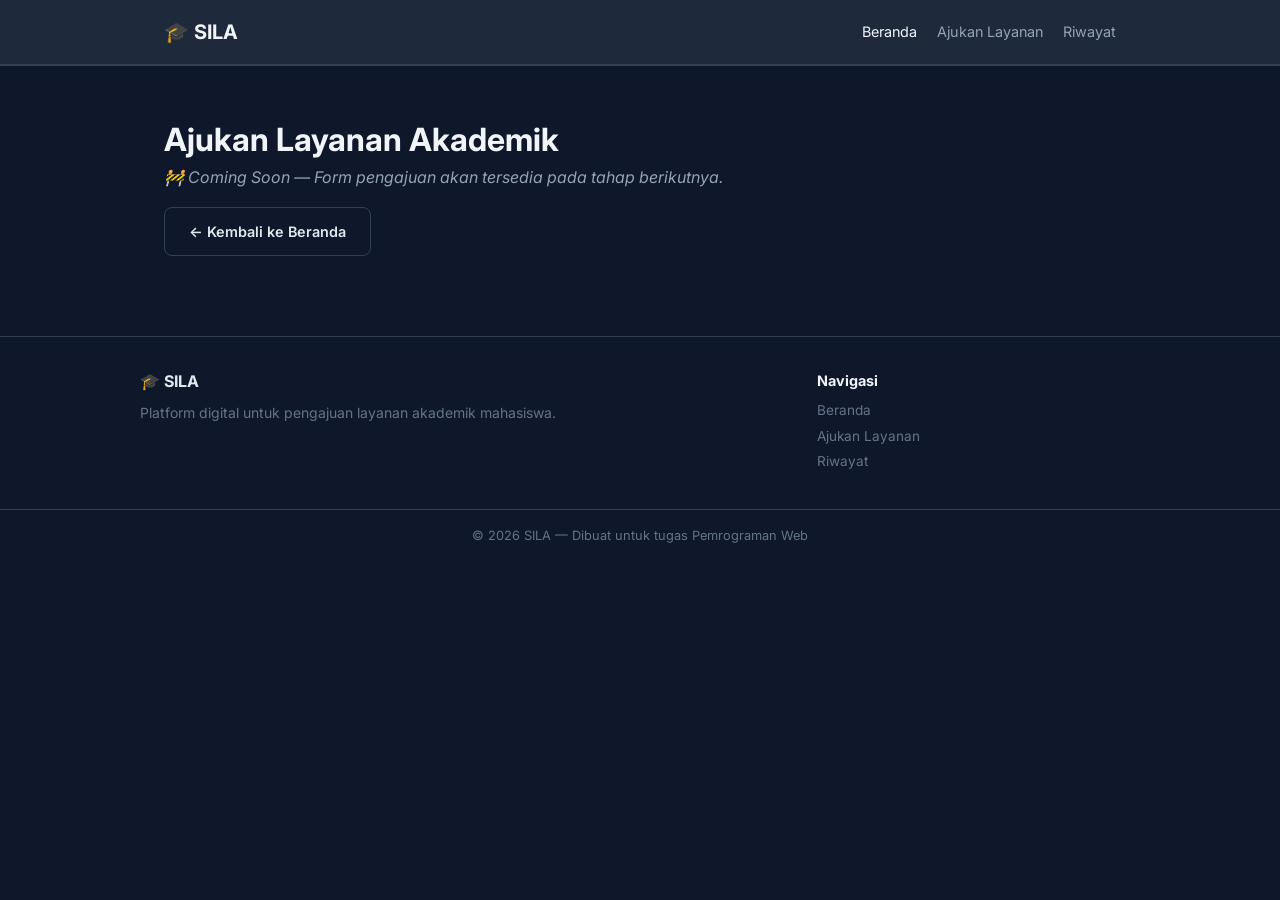
==== layanan.html @ 6ddd0e7d "setup awal: Menambahkan file HTML dan css-m07" ====
<!DOCTYPE html>
<html lang="id">

<head>
    <meta charset="UTF-8">
    <meta name="viewport" content="width=device-width, initial-scale=1.0">
    <title>Ajukan Layanan — SILA</title>
    <link rel="preconnect" href="https://fonts.googleapis.com">
    <link rel="preconnect" href="https://fonts.gstatic.com" crossorigin>
    <link href="https://fonts.googleapis.com/css2?family=Inter:wght@400;600;700&display=swap" rel="stylesheet">
    <link rel="stylesheet" href="css/style.css">
</head>

<body>

    <!-- HEADER & NAVIGASI -->
    <header class="navbar">
        <div class="container navbar-inner">
            <a href="index.html" class="logo">🎓 SILA</a>
            <nav>
                <a href="index.html" class="active">Beranda</a>
                <a href="layanan.html">Ajukan Layanan</a>
                <a href="riwayat.html">Riwayat</a>
            </nav>
        </div>
    </header>

    <main>
        <section class="section">
            <div class="container">
                <h1>Ajukan Layanan Akademik</h1>
                <p class="section-desc"><em>🚧 Coming Soon — Form pengajuan akan tersedia pada tahap berikutnya.</em>
                </p>
                <a href="index.html" class="btn btn-outline">← Kembali ke Beranda</a>
            </div>
        </section>
    </main>

    <footer class="footer">
        <div class="container footer-inner">
            <div>
                <strong>🎓 SILA</strong>
                <p>Platform digital untuk pengajuan layanan akademik mahasiswa.</p>
            </div>
            <div>
                <h4>Navigasi</h4>
                <a href="index.html">Beranda</a>
                <a href="layanan.html">Ajukan Layanan</a>
                <a href="riwayat.html">Riwayat</a>
            </div>
        </div>
        <div class="footer-bottom">
            <div class="container">
                <p>&copy; 2026 SILA — Dibuat untuk tugas Pemrograman Web</p>
            </div>
        </div>
    </footer>

</body>

</html>
---- css/style.css ----
/* ================================
   CSS DASAR — SILA
   ================================ */

* {
    margin: 0;
    padding: 0;
    box-sizing: border-box;
}

body {
    background-color: #0f172a;
    color: #e2e8f0;
}

h1,
h2,
h3 {
    color: #f1f5f9;
}

a {
    color: #60a5fa;
    text-decoration: none;
}

a:hover {
    color: #93c5fd;
}

hr {
    border: none;
    border-top: 1px solid #334155;
}


/* ================================
   CSS LANJUTAN — SILA
   ================================ */

body {
    font-family: 'Inter', sans-serif;
    font-size: 16px;
    line-height: 1.6;
}

h1 {
    font-size: 2rem;
    font-weight: 700;
}

h2 {
    font-size: 1.5rem;
    font-weight: 700;
    margin-bottom: 8px;
}

h3 {
    font-size: 1.1rem;
    font-weight: 600;
    margin-bottom: 4px;
}

.section-desc {
    color: #94a3b8;
    margin-bottom: 16px;
}


/* ================================
   PAGE LAYOUT — SILA
   ================================ */

/* --------------------------------
   Container
   Membatasi lebar konten maksimum 1000px
   dan mengatur posisinya agar selalu
   di tengah halaman (margin: 0 auto).
   -------------------------------- */
.container {
    max-width: 1000px;
    margin: 0 auto;
    /* tengah horizontal */
    padding: 0 24px;
    /* ruang kiri & kanan */
}

/* --------------------------------
   Navbar (Bilah Navigasi) — menggunakan Flexbox
   Flexbox mengatur elemen anak secara baris (row).
   justify-content: space-between → logo kiri, nav kanan.
   align-items: center → sejajar secara vertikal.
   -------------------------------- */
.navbar {
    background-color: #1e293b;
    border-bottom: 1px solid #334155;
    padding: 16px 0;
}

.navbar-inner {
    display: flex;
    /* aktifkan flexbox */
    justify-content: space-between;
    /* logo vs menu berjauhan */
    align-items: center;
    /* sejajar vertikal */
}

/* Logo: teks brand di pojok kiri */
.logo {
    font-size: 1.25rem;
    font-weight: 700;
    color: #f1f5f9;
}

/* Link navigasi berwarna abu dan memberi jarak kiri */
nav a {
    margin-left: 16px;
    color: #94a3b8;
    font-size: 0.9rem;
}

/* Link aktif / hover jadi berwarna putih */
nav a:hover,
nav a.active {
    color: #f1f5f9;
}

/* --------------------------------
   Hero Section
   Bagian pembuka halaman yang mencolok,
   biasanya memuat judul besar dan tombol aksi.
   -------------------------------- */
.hero {
    padding: 64px 0;
    text-align: center;
}

.hero h1 {
    font-size: 2.25rem;
    /* = 36px, ukuran besar */
    margin-bottom: 16px;
}

.hero p {
    color: #94a3b8;
    margin-bottom: 24px;
}

/* --------------------------------
   Tombol (Buttons)
   .btn    → gaya dasar semua tombol.
   .btn-primary → tombol utama (biru, solid).
   .btn-outline → tombol sekunder (hanya border).
   -------------------------------- */
.hero-buttons {
    display: flex;
    justify-content: center;
    gap: 12px;
    /* jarak antar tombol */
}

.btn {
    display: inline-block;
    padding: 12px 24px;
    border-radius: 8px;
    font-size: 0.9rem;
    font-weight: 600;
}

/* Tombol solid biru */
.btn-primary {
    background-color: #2563eb;
    color: #fff;
}

.btn-primary:hover {
    background-color: #1d4ed8;
    /* biru lebih gelap saat hover */
    color: #fff;
}

/* Tombol outline (hanya border, tanpa background) */
.btn-outline {
    border: 1px solid #334155;
    color: #e2e8f0;
}

.btn-outline:hover {
    background-color: #1e293b;
    color: #f1f5f9;
}

/* Blok konten dengan garis atas sebagai pemisah antar section */
.section {
    padding: 48px 0;
    border-top: 1px solid #334155;
}

/* --------------------------------
   Cards Grid — menggunakan CSS Grid
   grid-template-columns: 1fr 1fr → 2 kolom sama lebar.
   gap: jarak antar kartu.
   -------------------------------- */
.cards-grid {
    display: grid;
    grid-template-columns: 1fr 1fr;
    /* 2 kolom */
    gap: 16px;
    margin-top: 16px;
}

/* Kartu individual */
.card {
    background-color: #1e293b;
    border: 1px solid #334155;
    border-radius: 12px;
    padding: 20px;
}

.card p {
    color: #94a3b8;
    font-size: 0.9rem;
    margin-bottom: 8px;
}

/* Badge kode kecil berwarna biru di dalam kartu */
.card-code {
    font-size: 0.75rem;
    font-weight: 600;
    color: #60a5fa;
    background-color: rgba(37, 99, 235, 0.1);
    /* biru transparan */
    padding: 2px 8px;
    border-radius: 4px;
}

/* --------------------------------
   Steps Grid — menggunakan Flexbox
   flex: 1 berarti setiap .step mengambil
   lebar yang sama (membagi ruang secara merata).
   -------------------------------- */
.steps-grid {
    display: flex;
    gap: 16px;
    margin-top: 16px;
}

.step {
    flex: 1;
    /* lebar sama rata */
    text-align: center;
    background-color: #1e293b;
    border: 1px solid #334155;
    border-radius: 12px;
    padding: 24px 16px;
}

/* Lingkaran nomor langkah berwarna biru */
.step-number {
    width: 40px;
    height: 40px;
    background-color: #2563eb;
    color: #fff;
    border-radius: 50%;
    /* membuat kotak jadi lingkaran */
    display: flex;
    align-items: center;
    justify-content: center;
    font-weight: 700;
    margin: 0 auto 12px;
    /* tengah horizontal + jarak bawah */
}

.step p {
    color: #94a3b8;
    font-size: 0.85rem;
}

/* --------------------------------
   Stats Grid — Flexbox
   Untuk menampilkan statistik angka
   secara berdampingan.
   -------------------------------- */
.stats-grid {
    display: flex;
    gap: 16px;
}

.stat {
    flex: 1;
    text-align: center;
    background-color: #1e293b;
    border: 1px solid #334155;
    border-radius: 12px;
    padding: 24px;
}

/* Angka statistik besar berwarna biru */
.stat-number {
    font-size: 2rem;
    font-weight: 700;
    color: #60a5fa;
}

.stat-label {
    color: #94a3b8;
    font-size: 0.85rem;
    margin-top: 4px;
}

/* --------------------------------
   Footer — menggunakan CSS Grid
   grid-template-columns: 2fr 1fr →
   kolom kiri 2x lebih lebar dari kolom kanan
   (2/3 vs 1/3 lebar total).
   -------------------------------- */
.footer {
    border-top: 1px solid #334155;
    margin-top: 32px;
}

.footer-inner {
    display: grid;
    grid-template-columns: 2fr 1fr;
    /* 2 kolom tidak sama */
    gap: 32px;
    padding: 32px 0;
}

.footer-inner p {
    color: #64748b;
    font-size: 0.875rem;
    margin-top: 8px;
}

.footer-inner h4 {
    color: #f1f5f9;
    margin-bottom: 8px;
    font-size: 0.9rem;
}

/* Link di footer tampil sebagai block (baris baru per link) */
.footer-inner a {
    display: block;
    color: #64748b;
    font-size: 0.85rem;
    margin-bottom: 4px;
}

.footer-inner a:hover {
    color: #93c5fd;
}

/* Baris paling bawah footer (copyright) */
.footer-bottom {
    border-top: 1px solid #334155;
    padding: 16px 0;
    text-align: center;
}

.footer-bottom p {
    font-size: 0.8rem;
    color: #64748b;
}

/* STRUKTUR NAVIGASI dan MENU */
/* =========================== */
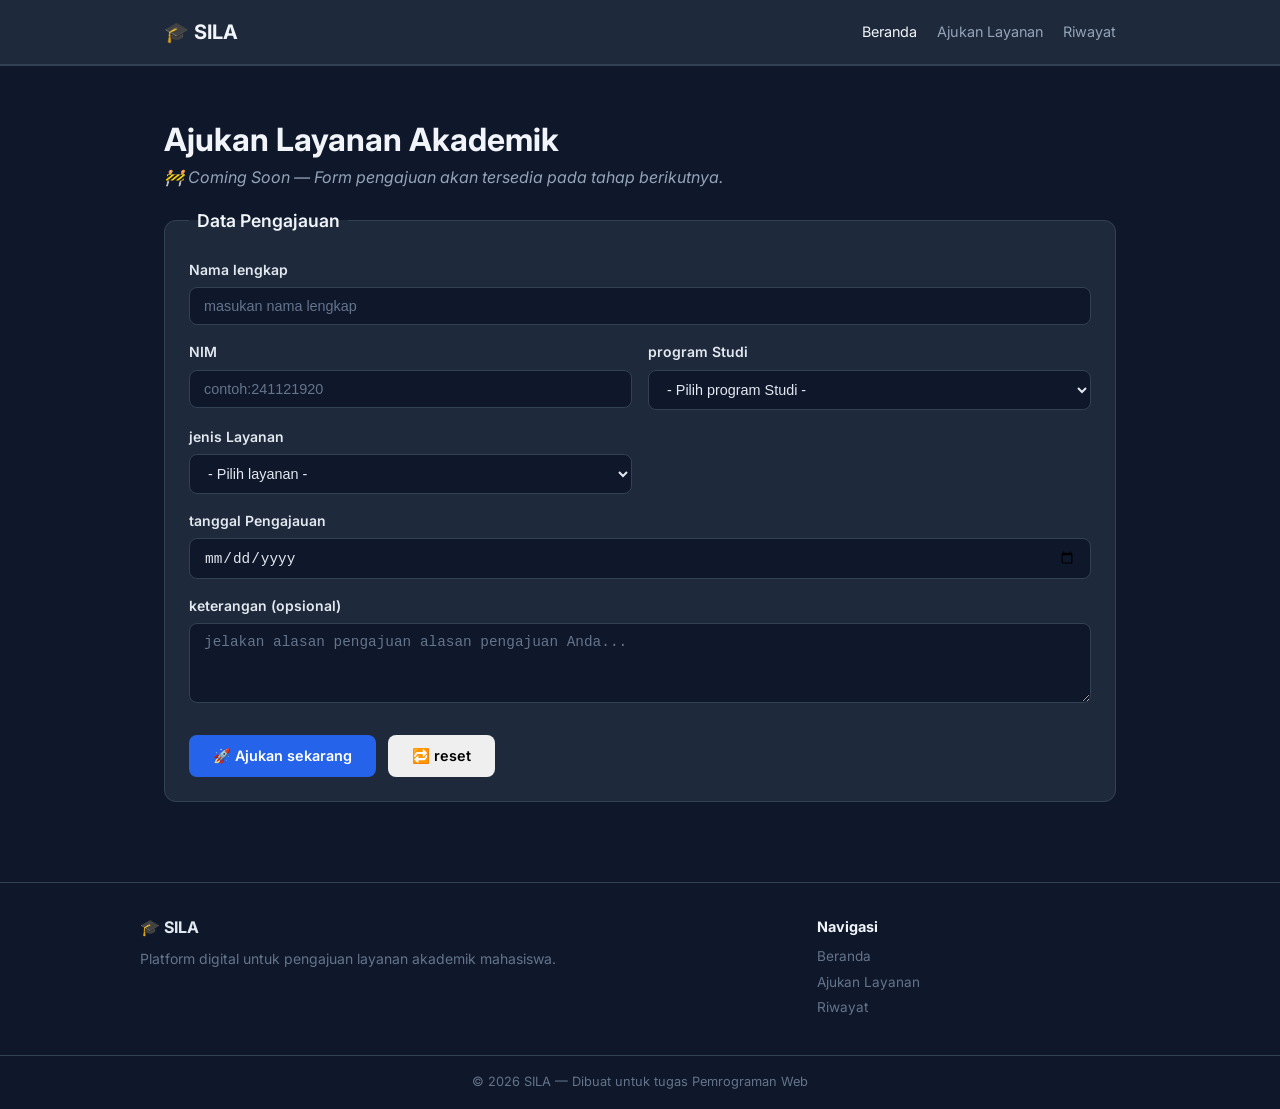
==== commit 3f8e9dff: "menambah di bagian  ajukan layanan" ====
--- a/layanan.html
+++ b/layanan.html
@@ -31,7 +31,70 @@
                 <h1>Ajukan Layanan Akademik</h1>
                 <p class="section-desc"><em>🚧 Coming Soon — Form pengajuan akan tersedia pada tahap berikutnya.</em>
                 </p>
-                <a href="index.html" class="btn btn-outline">← Kembali ke Beranda</a>
+                <!-- nama lengkap, nim,program studi, jenis layanan, tanggal pengajuan, keterangan -->
+                <form action="" target="_blank" method="post">
+                    <fieldset>
+                        <legend>Data Pengajauan</legend>
+
+                        <!-- input nama lengkap -->
+                         <div class="form-group">
+                            <label for="">Nama lengkap</label>
+                            <input type="text" id="nama" name="nama" placeholder="masukan nama lengkap" required>
+                         </div>
+
+                    <div class="form-row">
+                        <div class="form-group">
+                            <label for="nim">NIM</label>
+                            <input type="text" id="nim" name="nim" placeholder="contoh:241121920" maxlength="8" required> 
+                        </div>
+
+
+                        <div class=" form-group">
+                            <label for="prodi"> program Studi</label>
+                            <select id="Prodi" name="Prodi" required>
+                                <option value="">- Pilih program Studi -</option>
+                                <option value="Sistem Informasi">Sistem Informasi</option>
+                                <option value="Manejemen">Manejemen</option>
+                                <option value="Akuntansi">Akuntansi</option>
+                            </select>
+                        </div>
+                    </div>
+                    <div class="form-row">
+                        <div class="form-group">
+                            <label for="layanan">jenis Layanan</label>
+                            <select id="layanan" name=" jenis Layanan">
+                                <option value="">- Pilih layanan -</option>
+                                <option value="SKA">SKA - Surat Aktif Kuliah</option>
+                                <option value="CAK">CAK - Cuti Akademik</option>
+                                <option value="TNM">TNM - Transkip Nilai</option>
+                                <option value="PDA">PDA - Perubahan Data</option> 
+                            </select>
+                        </div>
+                    </div>
+
+                    <div class="form-group">
+                        <label for="tanggal">tanggal Pengajauan</label>
+                        <input type="date" id="tanggal" name="tanggal" required>
+                    </div>
+
+                    <div class="form-group">
+                        <label for="keterangan">keterangan (opsional)</label>
+                        <textarea id="keterangan" name="keterangan" rows="3"
+                        placeholder="jelakan alasan pengajuan alasan pengajuan Anda..."></textarea>
+                    </div>
+
+                    <div class="form-actions">
+                        <button type="submit" class="btn btn-primary">🚀 Ajukan sekarang </button>
+                        <button type="reset" class="btn btn-outine">🔁 reset</button>
+                    </div>
+
+
+
+
+
+                 </fieldset>
+            </form>
+
             </div>
         </section>
     </main>
--- a/css/style.css
+++ b/css/style.css
@@ -365,4 +365,92 @@
 }
 
 /* STRUKTUR NAVIGASI dan MENU */
-/* =========================== */+/* =========================== */
+
+.form-card {
+    max-width: 640px;
+    margin: 0 auto;
+}
+
+fieldset {
+    border: 1px solid #334155;
+    border-radius: 12px;
+    padding: 24px;
+    background-color: #1e293b;
+}
+
+legend {
+    font-size: 1.1rem;
+    font-weight: 600;
+    color: #f1f5f9;
+    padding: 0 8px;
+}
+
+.form-group {
+    margin-bottom: 16px;
+}
+
+.form-group label {
+    display:  block;
+    font-size: 0.875rem;
+    font-weight: 600;
+    color: #e2e8f0;
+    margin-bottom: 6px;
+}
+
+.form-group input,
+.form-group select,
+.form-group textarea {
+    width: 100%;
+    padding: 10px 14px;
+    background-color: #0f172a;
+    border: 1px solid #334155;
+    border-radius: 8px;
+    color: #e2e8f0;
+    font-size: 0.9rem;
+    outline:  name;
+    transition: border-color 0.3s;
+}
+
+.form-group input:focus,
+.form-group select:focus,
+.form-group textarea:focus {
+    border-color: #2563eb;
+}
+
+.form-group input::placeholder,
+.form-group textarea::placeholder {
+    color: #64748b;
+}
+
+.form-group select{
+    cursor: pointer;
+}
+
+.form-group textarea {
+    resize: vertical;
+    min-height: 80px;
+}
+
+.form-row {
+    display: grid;
+    grid-template-columns: 1fr 1fr;
+    gap: 16px;
+}
+
+.form-actions {
+    display: flex;
+    gap: 12px;
+    margin-top: 24px;
+}
+
+.form-actions .btn {
+    cursor:  pointer;
+    border: none;
+    font-family: inherit;
+}
+
+.form-actions .btn-outline {
+    border: 1px solid #334155;
+    background: none;
+}
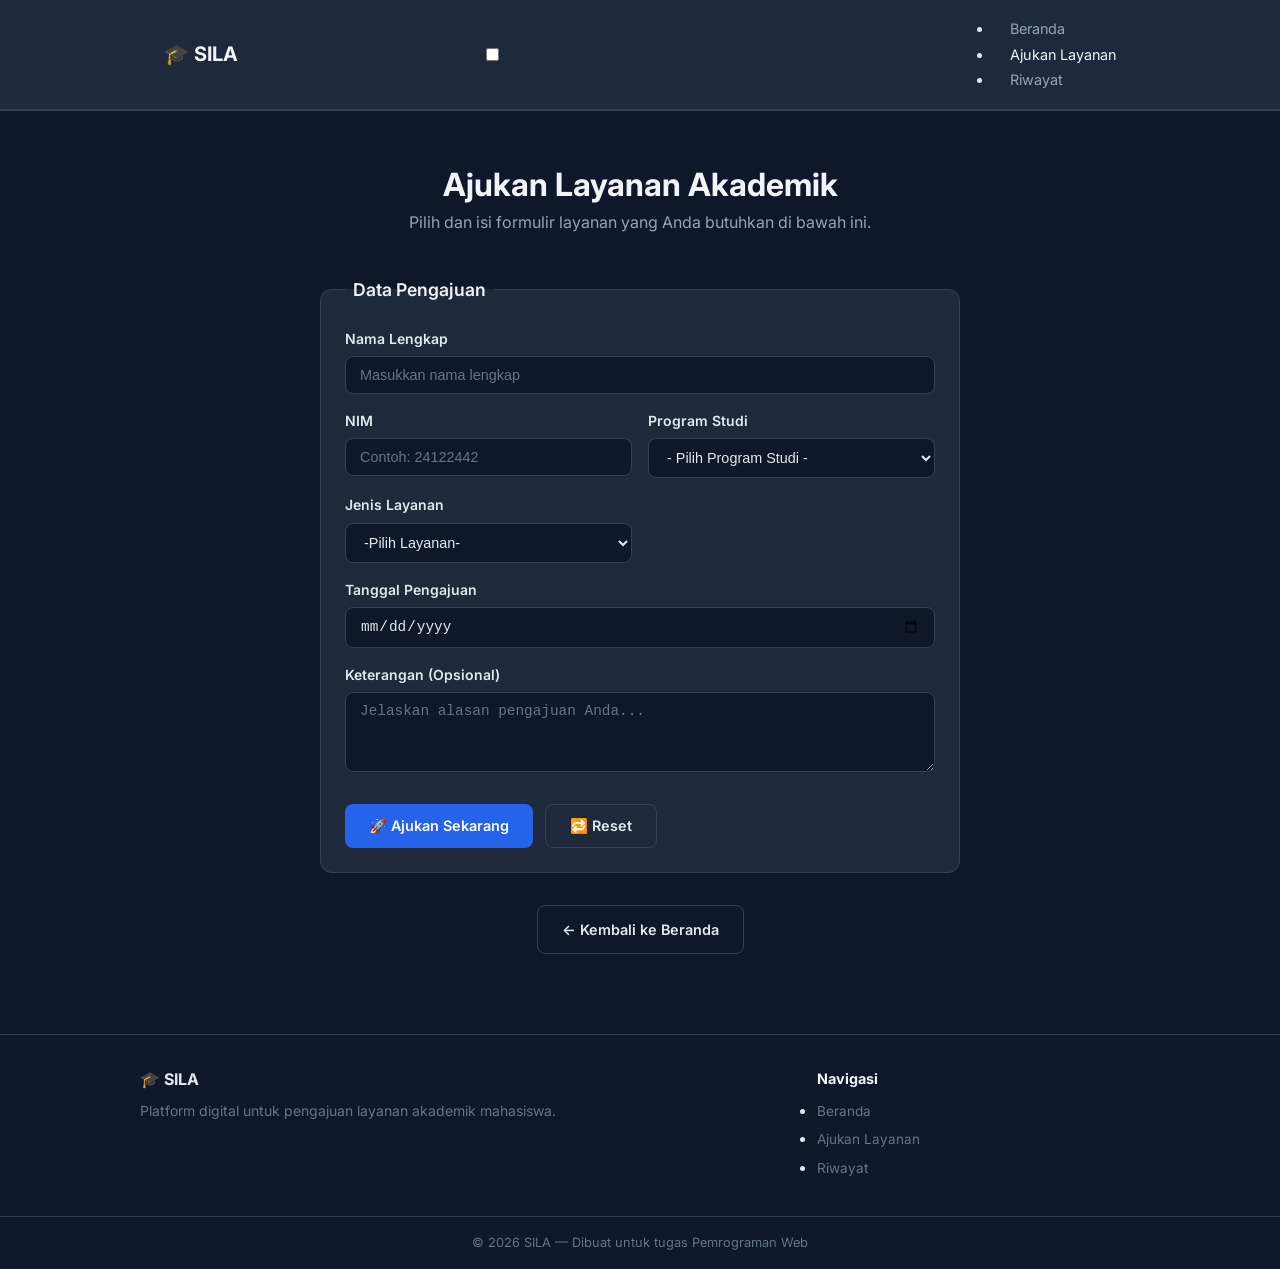
==== commit 8969189e: "menambahkan di bagian layanan.html dan menamabah kan file js baru" ====
--- a/layanan.html
+++ b/layanan.html
@@ -1,115 +1,121 @@
 <!DOCTYPE html>
 <html lang="id">
-
+ 
 <head>
     <meta charset="UTF-8">
-    <meta name="viewport" content="width=device-width, initial-scale=1.0">
+    <meta name="viewport" content="width=dEvice-width, initial-scale=1.0">
     <title>Ajukan Layanan — SILA</title>
     <link rel="preconnect" href="https://fonts.googleapis.com">
     <link rel="preconnect" href="https://fonts.gstatic.com" crossorigin>
     <link href="https://fonts.googleapis.com/css2?family=Inter:wght@400;600;700&display=swap" rel="stylesheet">
     <link rel="stylesheet" href="css/style.css">
 </head>
-
+ 
 <body>
-
-    <!-- HEADER & NAVIGASI -->
+ 
     <header class="navbar">
         <div class="container navbar-inner">
             <a href="index.html" class="logo">🎓 SILA</a>
+           
+            <input type="checkbox" id="navToggle" class="nav-toggle">
+            <label for="navToggle" class="hamburger">
+                <span></span>
+                <span></span>
+                <span></span>
+            </label>
+ 
             <nav>
-                <a href="index.html" class="active">Beranda</a>
-                <a href="layanan.html">Ajukan Layanan</a>
-                <a href="riwayat.html">Riwayat</a>
+                <ul class="nav-menu">
+                    <li><a href="index.html">Beranda</a></li>
+                    <li><a href="layanan.html" class="active">Ajukan Layanan</a></li>
+                    <li><a href="riwayat.html">Riwayat</a></li>
+                </ul>
             </nav>
         </div>
     </header>
-
+ 
     <main>
         <section class="section">
             <div class="container">
-                <h1>Ajukan Layanan Akademik</h1>
-                <p class="section-desc"><em>🚧 Coming Soon — Form pengajuan akan tersedia pada tahap berikutnya.</em>
-                </p>
-                <!-- nama lengkap, nim,program studi, jenis layanan, tanggal pengajuan, keterangan -->
-                <form action="" target="_blank" method="post">
+                <div style="text-align: center; margin-bottom: 40px;">
+                    <h1>Ajukan Layanan Akademik</h1>
+                    <p class="section-desc">Pilih dan isi formulir layanan yang Anda butuhkan di bawah ini.</p>
+                </div>
+               
+                <form action="#" method="post" class="form-card" onsubmit="return validasiForm()">
                     <fieldset>
-                        <legend>Data Pengajauan</legend>
-
-                        <!-- input nama lengkap -->
-                         <div class="form-group">
-                            <label for="">Nama lengkap</label>
-                            <input type="text" id="nama" name="nama" placeholder="masukan nama lengkap" required>
-                         </div>
-
-                    <div class="form-row">
+                        <legend>Data Pengajuan</legend>
+                       
                         <div class="form-group">
-                            <label for="nim">NIM</label>
-                            <input type="text" id="nim" name="nim" placeholder="contoh:241121920" maxlength="8" required> 
+                            <label for="nama">Nama Lengkap</label>
+                            <input type="text" id="nama" name="nama" placeholder="Masukkan nama lengkap">
                         </div>
-
-
-                        <div class=" form-group">
-                            <label for="prodi"> program Studi</label>
-                            <select id="Prodi" name="Prodi" required>
-                                <option value="">- Pilih program Studi -</option>
-                                <option value="Sistem Informasi">Sistem Informasi</option>
-                                <option value="Manejemen">Manejemen</option>
-                                <option value="Akuntansi">Akuntansi</option>
-                            </select>
+                       
+                        <div class="form-row">
+                            <div class="form-group">
+                                <label for="nim">NIM</label>
+                                <input type="text" id="nim" name="nim" placeholder="Contoh: 24122442" maxlength="8">
+                            </div>
+                            <div class="form-group">
+                                <label for="prodi">Program Studi</label>
+                                <select id="prodi" name="prodi">
+                                    <option value="" disabled selected>- Pilih Program Studi -</option>
+                                    <option value="Sistem Informasi">Sistem Informasi</option>
+                                    <option value="Teknik Informatika">Teknik Informatika</option>
+                                    <option value="Manajemen">Manajemen</option>
+                                    <option value="Akuntansi">Akuntansi</option>
+                                </select>
+                            </div>
                         </div>
-                    </div>
-                    <div class="form-row">
+                        <div class="form-row">
+                            <div class="form-group">
+                                <label for="layanan">Jenis Layanan</label>
+                                <select id="layanan" name="layanan">
+                                    <option value="">-Pilih Layanan-</option>
+                                    <option value="SKA">SKA - Surat Aktif Kuliah</option>
+                                    <option value="CAK">CAK - Cuti Akademik</option>
+                                    <option value="TNM">TNM - Transkrip Nilai</option>
+                                    <option value="PDA">PDA - Perubahan Data</option>
+                                </select>
+                            </div>
+                        </div>
                         <div class="form-group">
-                            <label for="layanan">jenis Layanan</label>
-                            <select id="layanan" name=" jenis Layanan">
-                                <option value="">- Pilih layanan -</option>
-                                <option value="SKA">SKA - Surat Aktif Kuliah</option>
-                                <option value="CAK">CAK - Cuti Akademik</option>
-                                <option value="TNM">TNM - Transkip Nilai</option>
-                                <option value="PDA">PDA - Perubahan Data</option> 
-                            </select>
+                            <label for="tanggal">Tanggal Pengajuan</label>
+                            <input type="date" id="tanggal" name="tanggal">
                         </div>
-                    </div>
-
-                    <div class="form-group">
-                        <label for="tanggal">tanggal Pengajauan</label>
-                        <input type="date" id="tanggal" name="tanggal" required>
-                    </div>
-
-                    <div class="form-group">
-                        <label for="keterangan">keterangan (opsional)</label>
-                        <textarea id="keterangan" name="keterangan" rows="3"
-                        placeholder="jelakan alasan pengajuan alasan pengajuan Anda..."></textarea>
-                    </div>
-
-                    <div class="form-actions">
-                        <button type="submit" class="btn btn-primary">🚀 Ajukan sekarang </button>
-                        <button type="reset" class="btn btn-outine">🔁 reset</button>
-                    </div>
-
-
-
-
-
-                 </fieldset>
-            </form>
-
+ 
+                        <div class="form-group">
+                            <label for="keterangan">Keterangan (Opsional)</label>
+                            <textarea id="keterangan" name="keterangan" rows="3" placeholder="Jelaskan alasan pengajuan Anda..."></textarea>
+                        </div>
+ 
+                        <div class="form-actions">
+                            <button type="submit" class="btn btn-primary">🚀 Ajukan Sekarang</button>
+                            <button type="reset" class="btn btn-outline">🔁 Reset</button>
+                        </div>
+                    </fieldset>
+                </form>
+ 
+                <div style="text-align: center; margin-top: 32px;">
+                    <a href="index.html" class="btn btn-outline">← Kembali ke Beranda</a>
+                </div>
             </div>
         </section>
     </main>
-
+ 
     <footer class="footer">
         <div class="container footer-inner">
             <div>
                 <strong>🎓 SILA</strong>
                 <p>Platform digital untuk pengajuan layanan akademik mahasiswa.</p>
             </div>
-            <div>
+            <div class="footer-nav">
                 <h4>Navigasi</h4>
-                <a href="index.html">Beranda</a>
-                <a href="layanan.html">Ajukan Layanan</a>
-                <a href="riwayat.html">Riwayat</a>
+                <ul>
+                    <li><a href="index.html">Beranda</a></li>
+                    <li><a href="layanan.html">Ajukan Layanan</a></li>
+                    <li><a href="riwayat.html">Riwayat</a></li>
+                </ul>
             </div>
         </div>
         <div class="footer-bottom">
@@ -118,7 +124,8 @@
             </div>
         </div>
     </footer>
-
+    <script src="js/script.js"></script>
 </body>
-
-</html>+ 
+</html>
+ 
--- a/css/style.css
+++ b/css/style.css
@@ -453,4 +453,52 @@
 .form-actions .btn-outline {
     border: 1px solid #334155;
     background: none;
+}
+
+
+.data-tabel {
+    width: 100%;
+    border-collapse: collapse;
+    margin-top: 16px;
+    min-width: 600px;
+}
+
+.data-tabel caption {
+    text-align: left;
+    font-size: 0.85rem;
+    color: white;
+    margin-bottom: 12px;
+}
+
+.data-tabel th,
+.data-tabel td {
+    padding: 12px 16px;
+    text-align: left;
+    border-bottom:  1px solid white;
+}
+
+.data-tabel th {
+    background-color:  #1e293b;
+    color: #f1f5f9;
+    font-weight: 600;
+    text-transform: uppercase;
+    letter-spacing: 0.5px;
+}
+
+.data-tabel td {
+    color: #ffffff;
+    font-size: 0.9rem;
+}
+
+.data-tabel tbody tr:nth-child(even){
+    background-color: rgba(212, 204, 207, 0.247);
+}
+
+.data-tabel tbody tr:hover {
+    background-color: #1e293b;
+}
+
+@media (max-width: 768px) {
+    .data-table { font-size: 0.8rem; }
+    .data-tabel th, .data-tabel td { padding: 8px 10px; }
 }
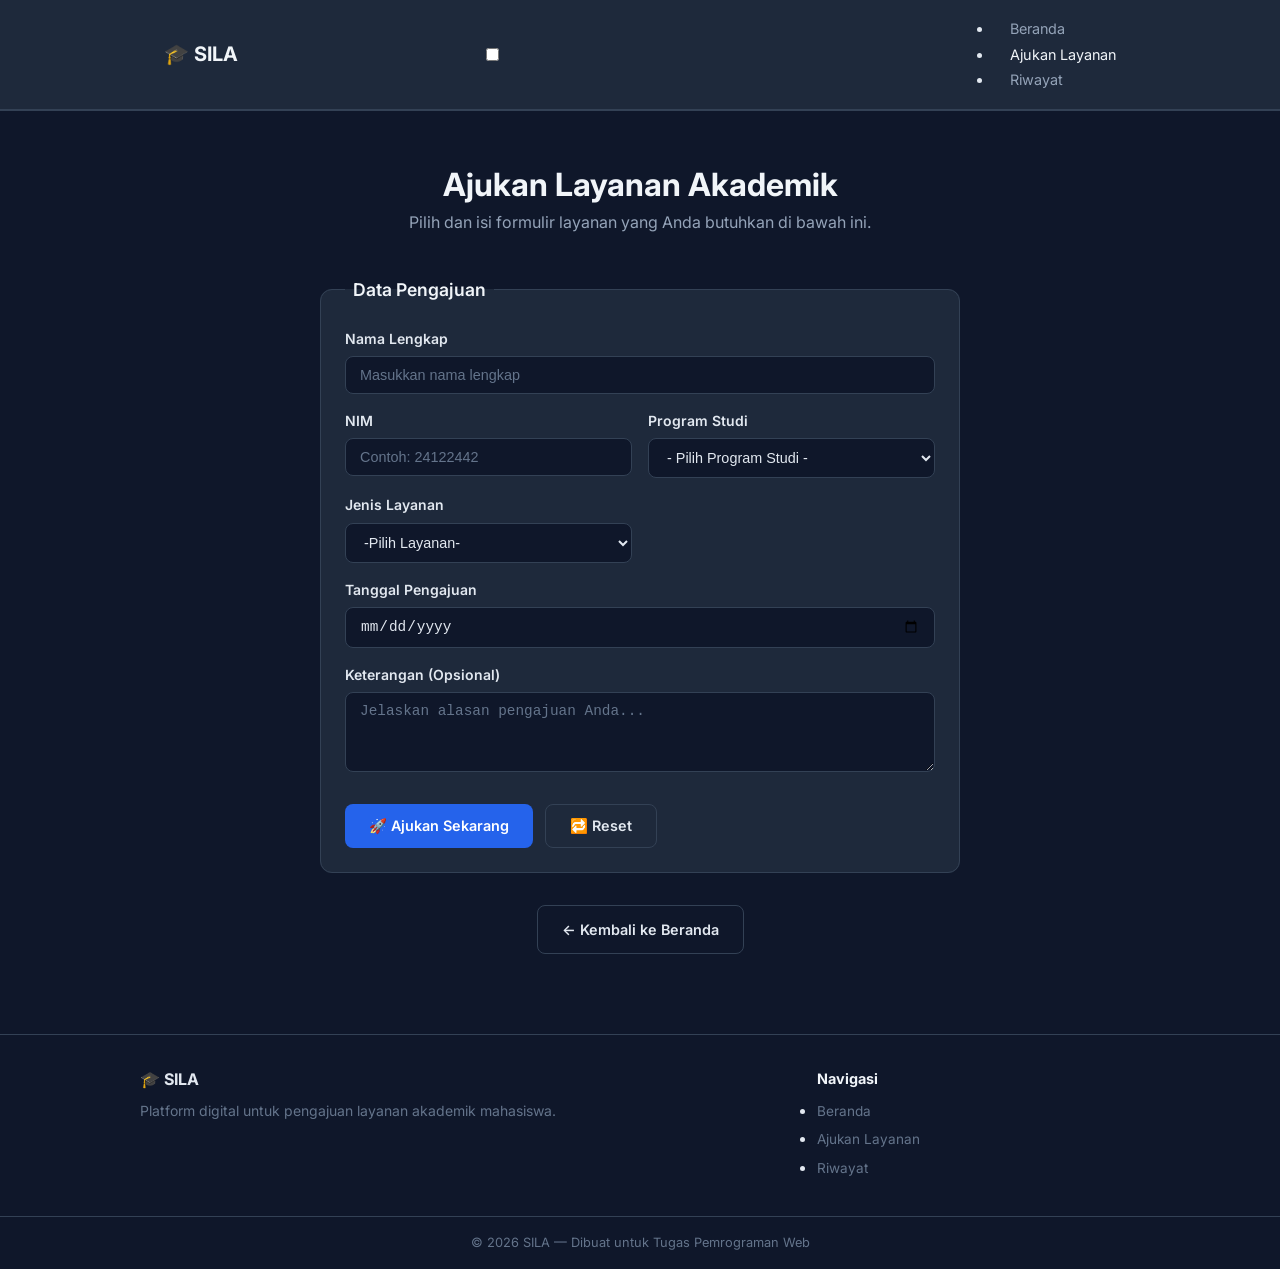
==== commit 05023bb2: "menghubah t" ====
--- a/layanan.html
+++ b/layanan.html
@@ -120,7 +120,7 @@
         </div>
         <div class="footer-bottom">
             <div class="container">
-                <p>&copy; 2026 SILA — Dibuat untuk tugas Pemrograman Web</p>
+                <p>&copy; 2026 SILA — Dibuat untuk Tugas Pemrograman Web</p>
             </div>
         </div>
     </footer>
@@ -128,4 +128,4 @@
 </body>
  
 </html>
- +
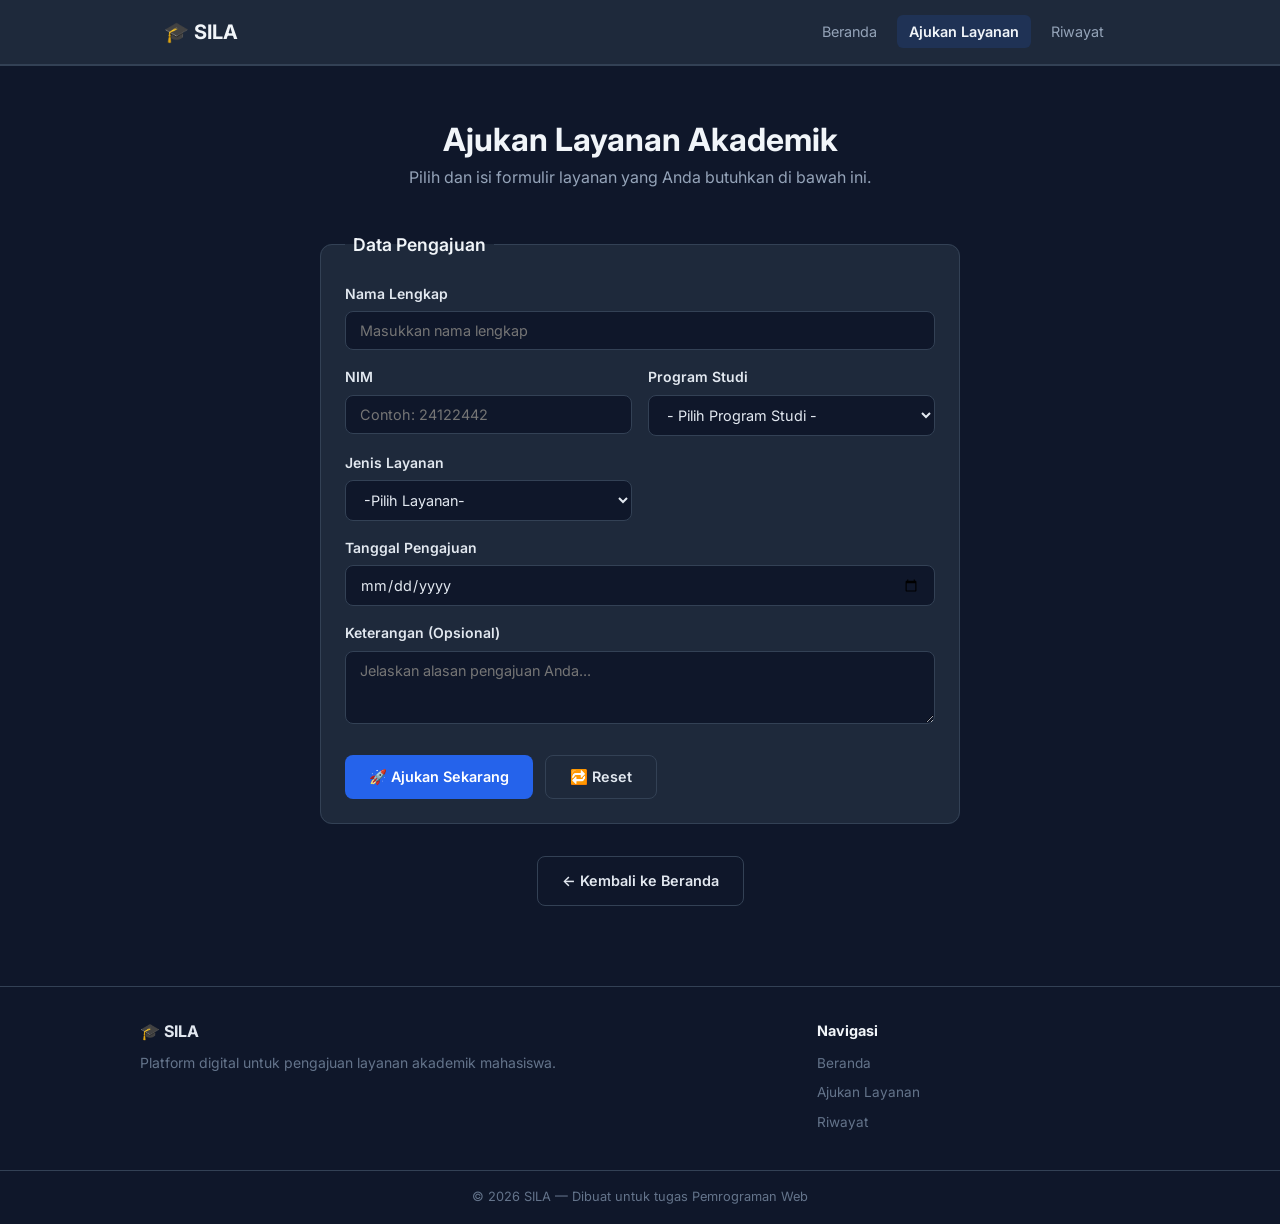
==== commit fce9959a: "update desain atau fitur baru" ====
--- a/layanan.html
+++ b/layanan.html
@@ -1,131 +1,161 @@
-<!DOCTYPE html>
+<!doctype html>
 <html lang="id">
- 
-<head>
-    <meta charset="UTF-8">
-    <meta name="viewport" content="width=dEvice-width, initial-scale=1.0">
+  <head>
+    <meta charset="UTF-8" />
+    <meta name="viewport" content="width=dEvice-width, initial-scale=1.0" />
     <title>Ajukan Layanan — SILA</title>
-    <link rel="preconnect" href="https://fonts.googleapis.com">
-    <link rel="preconnect" href="https://fonts.gstatic.com" crossorigin>
-    <link href="https://fonts.googleapis.com/css2?family=Inter:wght@400;600;700&display=swap" rel="stylesheet">
-    <link rel="stylesheet" href="css/style.css">
-</head>
- 
-<body>
- 
+    <link rel="preconnect" href="https://fonts.googleapis.com" />
+    <link rel="preconnect" href="https://fonts.gstatic.com" crossorigin />
+    <link
+      href="https://fonts.googleapis.com/css2?family=Inter:wght@400;600;700&display=swap"
+      rel="stylesheet"
+    />
+    <link rel="stylesheet" href="css/style.css" />
+  </head>
+
+  <body>
     <header class="navbar">
-        <div class="container navbar-inner">
-            <a href="index.html" class="logo">🎓 SILA</a>
-           
-            <input type="checkbox" id="navToggle" class="nav-toggle">
-            <label for="navToggle" class="hamburger">
-                <span></span>
-                <span></span>
-                <span></span>
-            </label>
- 
-            <nav>
-                <ul class="nav-menu">
-                    <li><a href="index.html">Beranda</a></li>
-                    <li><a href="layanan.html" class="active">Ajukan Layanan</a></li>
-                    <li><a href="riwayat.html">Riwayat</a></li>
-                </ul>
-            </nav>
+      <div class="container navbar-inner">
+        <a href="index.html" class="logo">🎓 SILA</a>
+
+        <input type="checkbox" id="navToggle" class="nav-toggle" />
+        <label for="navToggle" class="hamburger">
+          <span></span>
+          <span></span>
+          <span></span>
+        </label>
+
+        <nav>
+          <ul class="nav-menu">
+            <li><a href="index.html">Beranda</a></li>
+            <li><a href="layanan.html" class="active">Ajukan Layanan</a></li>
+            <li><a href="riwayat.html">Riwayat</a></li>
+          </ul>
+        </nav>
+      </div>
+    </header>
+
+    <main>
+      <section class="section">
+        <div class="container">
+          <div style="text-align: center; margin-bottom: 40px">
+            <h1>Ajukan Layanan Akademik</h1>
+            <p class="section-desc">
+              Pilih dan isi formulir layanan yang Anda butuhkan di bawah ini.
+            </p>
+          </div>
+
+          <form
+            action="#"
+            method="post"
+            class="form-card"
+            onsubmit="return validasiForm();"
+          >
+            <fieldset>
+              <legend>Data Pengajuan</legend>
+
+              <div class="form-group">
+                <label for="nama">Nama Lengkap</label>
+                <input
+                  type="text"
+                  id="nama"
+                  name="nama"
+                  placeholder="Masukkan nama lengkap"
+                />
+              </div>
+
+              <div class="form-row">
+                <div class="form-group">
+                  <label for="nim">NIM</label>
+                  <input
+                    type="text"
+                    id="nim"
+                    name="nim"
+                    placeholder="Contoh: 24122442"
+                    maxlength="8"
+                  />
+                </div>
+                <div class="form-group">
+                  <label for="prodi">Program Studi</label>
+                  <select id="prodi" name="prodi">
+                    <option value="" disabled selected>
+                      - Pilih Program Studi -
+                    </option>
+                    <option value="Sistem Informasi">Sistem Informasi</option>
+                    <option value="Teknik Informatika">
+                      Teknik Informatika
+                    </option>
+                    <option value="Manajemen">Manajemen</option>
+                    <option value="Akuntansi">Akuntansi</option>
+                  </select>
+                </div>
+              </div>
+              <div class="form-row">
+                <div class="form-group">
+                  <label for="layanan">Jenis Layanan</label>
+                  <select id="layanan" name="layanan">
+                    <option value="">-Pilih Layanan-</option>
+                    <option value="SKA">SKA - Surat Aktif Kuliah</option>
+                    <option value="CAK">CAK - Cuti Akademik</option>
+                    <option value="TNM">TNM - Transkrip Nilai</option>
+                    <option value="PDA">PDA - Perubahan Data</option>
+                  </select>
+                </div>
+              </div>
+              <div class="form-group">
+                <label for="tanggal">Tanggal Pengajuan</label>
+                <input type="date" id="tanggal" name="tanggal" />
+              </div>
+
+              <div class="form-group">
+                <label for="keterangan">Keterangan (Opsional)</label>
+                <textarea
+                  id="keterangan"
+                  name="keterangan"
+                  rows="3"
+                  placeholder="Jelaskan alasan pengajuan Anda..."
+                ></textarea>
+              </div>
+
+              <div class="form-actions">
+                <button type="submit" class="btn btn-primary">
+                  🚀 Ajukan Sekarang
+                </button>
+                <button type="reset" class="btn btn-outline">🔁 Reset</button>
+              </div>
+            </fieldset>
+          </form>
+
+          <div style="text-align: center; margin-top: 32px">
+            <a href="index.html" class="btn btn-outline"
+              >← Kembali ke Beranda</a
+            >
+          </div>
         </div>
-    </header>
- 
-    <main>
-        <section class="section">
-            <div class="container">
-                <div style="text-align: center; margin-bottom: 40px;">
-                    <h1>Ajukan Layanan Akademik</h1>
-                    <p class="section-desc">Pilih dan isi formulir layanan yang Anda butuhkan di bawah ini.</p>
-                </div>
-               
-                <form action="#" method="post" class="form-card" onsubmit="return validasiForm()">
-                    <fieldset>
-                        <legend>Data Pengajuan</legend>
-                       
-                        <div class="form-group">
-                            <label for="nama">Nama Lengkap</label>
-                            <input type="text" id="nama" name="nama" placeholder="Masukkan nama lengkap">
-                        </div>
-                       
-                        <div class="form-row">
-                            <div class="form-group">
-                                <label for="nim">NIM</label>
-                                <input type="text" id="nim" name="nim" placeholder="Contoh: 24122442" maxlength="8">
-                            </div>
-                            <div class="form-group">
-                                <label for="prodi">Program Studi</label>
-                                <select id="prodi" name="prodi">
-                                    <option value="" disabled selected>- Pilih Program Studi -</option>
-                                    <option value="Sistem Informasi">Sistem Informasi</option>
-                                    <option value="Teknik Informatika">Teknik Informatika</option>
-                                    <option value="Manajemen">Manajemen</option>
-                                    <option value="Akuntansi">Akuntansi</option>
-                                </select>
-                            </div>
-                        </div>
-                        <div class="form-row">
-                            <div class="form-group">
-                                <label for="layanan">Jenis Layanan</label>
-                                <select id="layanan" name="layanan">
-                                    <option value="">-Pilih Layanan-</option>
-                                    <option value="SKA">SKA - Surat Aktif Kuliah</option>
-                                    <option value="CAK">CAK - Cuti Akademik</option>
-                                    <option value="TNM">TNM - Transkrip Nilai</option>
-                                    <option value="PDA">PDA - Perubahan Data</option>
-                                </select>
-                            </div>
-                        </div>
-                        <div class="form-group">
-                            <label for="tanggal">Tanggal Pengajuan</label>
-                            <input type="date" id="tanggal" name="tanggal">
-                        </div>
- 
-                        <div class="form-group">
-                            <label for="keterangan">Keterangan (Opsional)</label>
-                            <textarea id="keterangan" name="keterangan" rows="3" placeholder="Jelaskan alasan pengajuan Anda..."></textarea>
-                        </div>
- 
-                        <div class="form-actions">
-                            <button type="submit" class="btn btn-primary">🚀 Ajukan Sekarang</button>
-                            <button type="reset" class="btn btn-outline">🔁 Reset</button>
-                        </div>
-                    </fieldset>
-                </form>
- 
-                <div style="text-align: center; margin-top: 32px;">
-                    <a href="index.html" class="btn btn-outline">← Kembali ke Beranda</a>
-                </div>
-            </div>
-        </section>
+      </section>
     </main>
- 
+
     <footer class="footer">
-        <div class="container footer-inner">
-            <div>
-                <strong>🎓 SILA</strong>
-                <p>Platform digital untuk pengajuan layanan akademik mahasiswa.</p>
-            </div>
-            <div class="footer-nav">
-                <h4>Navigasi</h4>
-                <ul>
-                    <li><a href="index.html">Beranda</a></li>
-                    <li><a href="layanan.html">Ajukan Layanan</a></li>
-                    <li><a href="riwayat.html">Riwayat</a></li>
-                </ul>
-            </div>
+      <div class="container footer-inner">
+        <div>
+          <strong>🎓 SILA</strong>
+          <p>Platform digital untuk pengajuan layanan akademik mahasiswa.</p>
         </div>
-        <div class="footer-bottom">
-            <div class="container">
-                <p>&copy; 2026 SILA — Dibuat untuk Tugas Pemrograman Web</p>
-            </div>
+        <div class="footer-nav">
+          <h4>Navigasi</h4>
+          <ul>
+            <li><a href="index.html">Beranda</a></li>
+            <li><a href="layanan.html">Ajukan Layanan</a></li>
+            <li><a href="riwayat.html">Riwayat</a></li>
+          </ul>
         </div>
+      </div>
+      <div class="footer-bottom">
+        <div class="container">
+          <p>&copy; 2026 SILA — Dibuat untuk tugas Pemrograman Web</p>
+        </div>
+      </div>
     </footer>
     <script src="js/script.js"></script>
-</body>
- 
+  </body>
 </html>
-
--- a/css/style.css
+++ b/css/style.css
@@ -71,26 +71,12 @@
    PAGE LAYOUT — SILA
    ================================ */
 
-/* --------------------------------
-   Container
-   Membatasi lebar konten maksimum 1000px
-   dan mengatur posisinya agar selalu
-   di tengah halaman (margin: 0 auto).
-   -------------------------------- */
 .container {
     max-width: 1000px;
     margin: 0 auto;
-    /* tengah horizontal */
     padding: 0 24px;
-    /* ruang kiri & kanan */
-}
-
-/* --------------------------------
-   Navbar (Bilah Navigasi) — menggunakan Flexbox
-   Flexbox mengatur elemen anak secara baris (row).
-   justify-content: space-between → logo kiri, nav kanan.
-   align-items: center → sejajar secara vertikal.
-   -------------------------------- */
+}
+
 .navbar {
     background-color: #1e293b;
     border-bottom: 1px solid #334155;
@@ -99,38 +85,16 @@
 
 .navbar-inner {
     display: flex;
-    /* aktifkan flexbox */
     justify-content: space-between;
-    /* logo vs menu berjauhan */
     align-items: center;
-    /* sejajar vertikal */
-}
-
-/* Logo: teks brand di pojok kiri */
+}
+
 .logo {
     font-size: 1.25rem;
     font-weight: 700;
     color: #f1f5f9;
 }
 
-/* Link navigasi berwarna abu dan memberi jarak kiri */
-nav a {
-    margin-left: 16px;
-    color: #94a3b8;
-    font-size: 0.9rem;
-}
-
-/* Link aktif / hover jadi berwarna putih */
-nav a:hover,
-nav a.active {
-    color: #f1f5f9;
-}
-
-/* --------------------------------
-   Hero Section
-   Bagian pembuka halaman yang mencolok,
-   biasanya memuat judul besar dan tombol aksi.
-   -------------------------------- */
 .hero {
     padding: 64px 0;
     text-align: center;
@@ -138,7 +102,6 @@
 
 .hero h1 {
     font-size: 2.25rem;
-    /* = 36px, ukuran besar */
     margin-bottom: 16px;
 }
 
@@ -147,17 +110,10 @@
     margin-bottom: 24px;
 }
 
-/* --------------------------------
-   Tombol (Buttons)
-   .btn    → gaya dasar semua tombol.
-   .btn-primary → tombol utama (biru, solid).
-   .btn-outline → tombol sekunder (hanya border).
-   -------------------------------- */
 .hero-buttons {
     display: flex;
     justify-content: center;
     gap: 12px;
-    /* jarak antar tombol */
 }
 
 .btn {
@@ -166,9 +122,9 @@
     border-radius: 8px;
     font-size: 0.9rem;
     font-weight: 600;
-}
-
-/* Tombol solid biru */
+    transition: background-color 0.3s, color 0.3s, transform 0.2s;
+}
+
 .btn-primary {
     background-color: #2563eb;
     color: #fff;
@@ -176,11 +132,10 @@
 
 .btn-primary:hover {
     background-color: #1d4ed8;
-    /* biru lebih gelap saat hover */
     color: #fff;
-}
-
-/* Tombol outline (hanya border, tanpa background) */
+    transform: translateY(-2px);
+}
+
 .btn-outline {
     border: 1px solid #334155;
     color: #e2e8f0;
@@ -189,33 +144,32 @@
 .btn-outline:hover {
     background-color: #1e293b;
     color: #f1f5f9;
-}
-
-/* Blok konten dengan garis atas sebagai pemisah antar section */
+    transform: translateY(-2px);
+}
+
 .section {
     padding: 48px 0;
     border-top: 1px solid #334155;
 }
 
-/* --------------------------------
-   Cards Grid — menggunakan CSS Grid
-   grid-template-columns: 1fr 1fr → 2 kolom sama lebar.
-   gap: jarak antar kartu.
-   -------------------------------- */
 .cards-grid {
     display: grid;
     grid-template-columns: 1fr 1fr;
-    /* 2 kolom */
     gap: 16px;
     margin-top: 16px;
 }
 
-/* Kartu individual */
 .card {
     background-color: #1e293b;
     border: 1px solid #334155;
     border-radius: 12px;
     padding: 20px;
+    transition: border-color 0.3s, transform 0.2s;
+}
+
+.card:hover {
+    border-color: #475569;
+    transform: translateY(-2px);
 }
 
 .card p {
@@ -224,22 +178,15 @@
     margin-bottom: 8px;
 }
 
-/* Badge kode kecil berwarna biru di dalam kartu */
 .card-code {
     font-size: 0.75rem;
     font-weight: 600;
     color: #60a5fa;
     background-color: rgba(37, 99, 235, 0.1);
-    /* biru transparan */
     padding: 2px 8px;
     border-radius: 4px;
 }
 
-/* --------------------------------
-   Steps Grid — menggunakan Flexbox
-   flex: 1 berarti setiap .step mengambil
-   lebar yang sama (membagi ruang secara merata).
-   -------------------------------- */
 .steps-grid {
     display: flex;
     gap: 16px;
@@ -248,28 +195,29 @@
 
 .step {
     flex: 1;
-    /* lebar sama rata */
     text-align: center;
     background-color: #1e293b;
     border: 1px solid #334155;
     border-radius: 12px;
     padding: 24px 16px;
-}
-
-/* Lingkaran nomor langkah berwarna biru */
+    transition: border-color 0.3s;
+}
+
+.step:hover {
+    border-color: #475569;
+}
+
 .step-number {
     width: 40px;
     height: 40px;
     background-color: #2563eb;
     color: #fff;
     border-radius: 50%;
-    /* membuat kotak jadi lingkaran */
     display: flex;
     align-items: center;
     justify-content: center;
     font-weight: 700;
     margin: 0 auto 12px;
-    /* tengah horizontal + jarak bawah */
 }
 
 .step p {
@@ -277,11 +225,6 @@
     font-size: 0.85rem;
 }
 
-/* --------------------------------
-   Stats Grid — Flexbox
-   Untuk menampilkan statistik angka
-   secara berdampingan.
-   -------------------------------- */
 .stats-grid {
     display: flex;
     gap: 16px;
@@ -296,7 +239,6 @@
     padding: 24px;
 }
 
-/* Angka statistik besar berwarna biru */
 .stat-number {
     font-size: 2rem;
     font-weight: 700;
@@ -309,12 +251,6 @@
     margin-top: 4px;
 }
 
-/* --------------------------------
-   Footer — menggunakan CSS Grid
-   grid-template-columns: 2fr 1fr →
-   kolom kiri 2x lebih lebar dari kolom kanan
-   (2/3 vs 1/3 lebar total).
-   -------------------------------- */
 .footer {
     border-top: 1px solid #334155;
     margin-top: 32px;
@@ -323,7 +259,6 @@
 .footer-inner {
     display: grid;
     grid-template-columns: 2fr 1fr;
-    /* 2 kolom tidak sama */
     gap: 32px;
     padding: 32px 0;
 }
@@ -340,19 +275,6 @@
     font-size: 0.9rem;
 }
 
-/* Link di footer tampil sebagai block (baris baru per link) */
-.footer-inner a {
-    display: block;
-    color: #64748b;
-    font-size: 0.85rem;
-    margin-bottom: 4px;
-}
-
-.footer-inner a:hover {
-    color: #93c5fd;
-}
-
-/* Baris paling bawah footer (copyright) */
 .footer-bottom {
     border-top: 1px solid #334155;
     padding: 16px 0;
@@ -364,141 +286,324 @@
     color: #64748b;
 }
 
-/* STRUKTUR NAVIGASI dan MENU */
-/* =========================== */
-
-.form-card {
+
+/* ================================
+   STRUKTUR NAVIGASI & MENU — SILA
+   ================================ */
+
+.nav-menu {
+    list-style: none;
+    display: flex;
+    gap: 8px;
+}
+
+.nav-menu li a {
+    color: #94a3b8;
+    font-size: 0.9rem;
+    padding: 8px 12px;
+    border-radius: 6px;
+    transition: color 0.3s, background-color 0.3s;
+}
+
+.nav-menu li a:hover {
+    color: #f1f5f9;
+    background-color: rgba(255, 255, 255, 0.05);
+}
+
+.nav-menu li a.active {
+    color: #f1f5f9;
+    font-weight: 600;
+    background-color: rgba(37, 99, 235, 0.15);
+}
+
+.footer-nav ul {
+    list-style: none;
+}
+
+.footer-nav ul li {
+    margin-bottom: 4px;
+}
+
+.footer-nav ul li a {
+    color: #64748b;
+    font-size: 0.85rem;
+    transition: color 0.3s;
+}
+
+.footer-nav ul li a:hover {
+    color: #93c5fd;
+}
+
+
+
+
+/* ================================
+   MEDIA QUERY & RESPONSIF — SILA
+   ================================ */
+
+/* --------------------------------
+   Animasi CSS (@keyframes)
+   Mendefinisikan gerakan bernama 'fadeIn':
+   - from: posisi awal (tersembunyi, geser ke bawah)
+   - to: posisi akhir (terlihat, posisi normal)
+   -------------------------------- */
+@keyframes fadeIn {
+    from {
+        opacity: 0;
+        /* transparan penuh */
+        transform: translateY(20px);
+        /* geser 20px ke bawah */
+    }
+
+    to {
+        opacity: 1;
+        /* terlihat penuh */
+        transform: translateY(0);
+        /* posisi normal */
+    }
+}
+
+/* Hero section mendapat animasi fadeIn selama 0.6 detik */
+.hero {
+    animation: fadeIn 0.6s ease;
+}
+
+
+
+/* --------------------------------
+   Hamburger Menu Animasi
+   Saat checkbox dicentang, 3 garis hamburger
+   berubah menjadi tanda 'X' (close):
+   - Garis ke-1: putar 45° ke bawah
+   - Garis ke-2: hilang (opacity 0)
+   - Garis ke-3: putar -45° ke atas
+   -------------------------------- */
+
+.nav-toggle {
+    display: none;
+    /* checkbox tersembunyi */
+}
+
+.hamburger {
+    display: none;
+    flex-direction: column;
+    gap: 5px;
+    cursor: pointer;
+    padding: 4px;
+}
+
+.hamburger span {
+    display: block;
+    width: 24px;
+    height: 3px;
+    background-color: #f1f5f9;
+    border-radius: 2px;
+    transition: transform 0.3s, opacity 0.3s;
+    /* animasi garis */
+}
+
+/* Garis-1: miring ke kanan membentuk '/' */
+.nav-toggle:checked~label .hamburger span:nth-child(1) {
+    transform: translateY(8px) rotate(45deg);
+}
+
+/* Garis-2: menghilang */
+.nav-toggle:checked~label .hamburger span:nth-child(2) {
+    opacity: 0;
+}
+
+/* Garis-3: miring ke kiri membentuk '\' */
+.nav-toggle:checked~label .hamburger span:nth-child(3) {
+    transform: translateY(-8px) rotate(-45deg);
+}
+
+/* --------------------------------
+   Responsive: Tablet & Mobile (<= 768px)
+   Semua grid/flex berubah ke 1 kolom/baris
+   agar konten tidak terlalu sempit di layar kecil.
+   -------------------------------- */
+   
+/* Tablet & Mobile */
+@media (max-width: 768px) {
+    .navbar-inner {
+        flex-wrap: wrap;
+    }
+
+    .hamburger {
+        display: flex;
+        /* tampilkan hamburger */
+    }
+
+    nav {
+        width: 100%;
+        order: 3;
+    }
+
+    .nav-menu {
+        display: none;
+        flex-direction: column;
+        gap: 0;
+        width: 100%;
+        padding: 8px 0;
+        border-top: 1px solid #334155;
+        margin-top: 12px;
+    }
+
+    .nav-menu li a {
+        display: block;
+        padding: 10px 0;
+        border-radius: 0;
+    }
+
+    .nav-toggle:checked~nav .nav-menu {
+        display: flex;
+    }
+
+    /* SAMBUNG DARI SINI */
+    /* ================== */
+
+    .nav-menu {
+        gap: 4px;
+    }
+
+    /* Judul hero lebih kecil di mobile */
+    .hero h1 {
+        font-size: 1.5rem;
+    }
+
+    /* Tombol berubah jadi vertikal (kolom) */
+    .hero-buttons {
+        flex-direction: column;
+        align-items: center;
+    }
+
+    /* Cards: dari 2 kolom → 1 kolom */
+    .cards-grid {
+        grid-template-columns: 1fr;
+    }
+
+    /* Steps & stats berubah ke arah vertikal */
+    .steps-grid {
+        flex-direction: column;
+    }
+
+    .stats-grid {
+        flex-direction: column;
+    }
+
+    /* Footer: dari 2 kolom → 1 kolom */
+    .footer-inner {
+        grid-template-columns: 1fr;
+        gap: 24px;
+    }
+}
+
+/* --------------------------------
+   Responsive: Layar Sangat Kecil (<= 480px)
+   Untuk smartphone kecil:
+   - Judul lebih kecil lagi
+   - Tombol lebar penuh (100%)
+   -------------------------------- */
+/* Small Mobile */
+@media (max-width: 480px) {
+    .hero h1 {
+        font-size: 1.25rem;
+    }
+
+    /* Tombol mengisi penuh lebar layar */
+    .btn {
+        width: 100%;
+        text-align: center;
+    }
+}
+
+
+/* FORMS - SILA */
+
+.form-card{
     max-width: 640px;
+    /* lebar maksimum form */
     margin: 0 auto;
-}
-
-fieldset {
+    /* tengah halaman */
+}
+
+fieldset{
     border: 1px solid #334155;
     border-radius: 12px;
     padding: 24px;
     background-color: #1e293b;
 }
 
-legend {
+legend{
     font-size: 1.1rem;
     font-weight: 600;
     color: #f1f5f9;
     padding: 0 8px;
 }
 
-.form-group {
+
+/* Form Group 
+1 kelompok 1 label + 1 input*/
+
+.form-group{
     margin-bottom: 16px;
 }
 
-.form-group label {
-    display:  block;
+.form-group label{
+    display: block;
+    /* label mengambil satu baris penuh */
     font-size: 0.875rem;
     font-weight: 600;
     color: #e2e8f0;
     margin-bottom: 6px;
-}
+    /* jarak label ke input */
+}
+
+/* Semua field lebar sama 100%, padding, warna gellap dan border tipis */
 
 .form-group input,
 .form-group select,
-.form-group textarea {
+.form-group textarea{
     width: 100%;
+    /* lebar seukuran containernya 640px*/
     padding: 10px 14px;
     background-color: #0f172a;
     border: 1px solid #334155;
     border-radius: 8px;
     color: #e2e8f0;
     font-size: 0.9rem;
-    outline:  name;
+    font-family: inherit;
+    /* mengikuti font body */
+    outline: none;
     transition: border-color 0.3s;
 }
 
+/* saat diklick (focus): border jadi warba biru terang */
 .form-group input:focus,
 .form-group select:focus,
-.form-group textarea:focus {
-    border-color: #2563eb;
-}
-
-.form-group input::placeholder,
-.form-group textarea::placeholder {
-    color: #64748b;
-}
-
-.form-group select{
-    cursor: pointer;
-}
-
-.form-group textarea {
-    resize: vertical;
-    min-height: 80px;
-}
-
-.form-row {
+.form-group textarea:focus{
+    border-color: #1d4ed8;
+}
+
+.form-row{
     display: grid;
     grid-template-columns: 1fr 1fr;
     gap: 16px;
 }
 
-.form-actions {
+.form-actions{
     display: flex;
     gap: 12px;
     margin-top: 24px;
 }
 
-.form-actions .btn {
-    cursor:  pointer;
+.form-actions .btn{
+    cursor: pointer;
     border: none;
     font-family: inherit;
 }
 
-.form-actions .btn-outline {
+.form-actions .btn-outline{
     border: 1px solid #334155;
     background: none;
-}
-
-
-.data-tabel {
-    width: 100%;
-    border-collapse: collapse;
-    margin-top: 16px;
-    min-width: 600px;
-}
-
-.data-tabel caption {
-    text-align: left;
-    font-size: 0.85rem;
-    color: white;
-    margin-bottom: 12px;
-}
-
-.data-tabel th,
-.data-tabel td {
-    padding: 12px 16px;
-    text-align: left;
-    border-bottom:  1px solid white;
-}
-
-.data-tabel th {
-    background-color:  #1e293b;
-    color: #f1f5f9;
-    font-weight: 600;
-    text-transform: uppercase;
-    letter-spacing: 0.5px;
-}
-
-.data-tabel td {
-    color: #ffffff;
-    font-size: 0.9rem;
-}
-
-.data-tabel tbody tr:nth-child(even){
-    background-color: rgba(212, 204, 207, 0.247);
-}
-
-.data-tabel tbody tr:hover {
-    background-color: #1e293b;
-}
-
-@media (max-width: 768px) {
-    .data-table { font-size: 0.8rem; }
-    .data-tabel th, .data-tabel td { padding: 8px 10px; }
 }
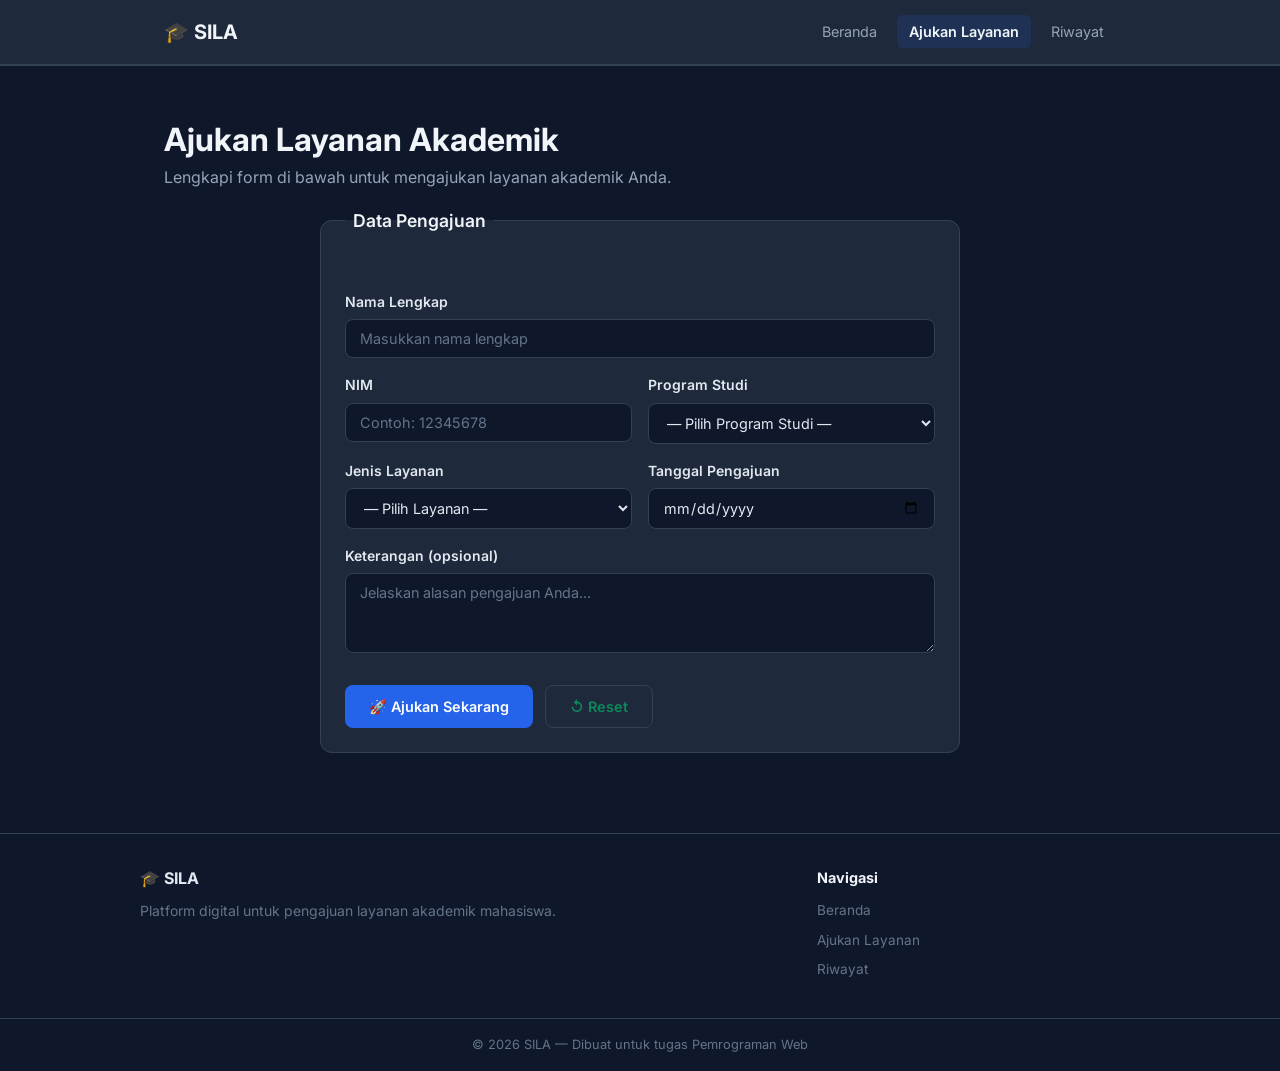
==== commit 8f441310: "menambah kan css" ====
--- a/layanan.html
+++ b/layanan.html
@@ -1,161 +1,129 @@
-<!doctype html>
+<!DOCTYPE html>
 <html lang="id">
-  <head>
-    <meta charset="UTF-8" />
-    <meta name="viewport" content="width=dEvice-width, initial-scale=1.0" />
+ 
+<head>
+    <meta charset="UTF-8">
+    <meta name="viewport" content="width=device-width, initial-scale=1.0">
     <title>Ajukan Layanan — SILA</title>
-    <link rel="preconnect" href="https://fonts.googleapis.com" />
-    <link rel="preconnect" href="https://fonts.gstatic.com" crossorigin />
-    <link
-      href="https://fonts.googleapis.com/css2?family=Inter:wght@400;600;700&display=swap"
-      rel="stylesheet"
-    />
-    <link rel="stylesheet" href="css/style.css" />
-  </head>
-
-  <body>
+    <link rel="preconnect" href="https://fonts.googleapis.com">
+    <link rel="preconnect" href="https://fonts.gstatic.com" crossorigin>
+    <link href="https://fonts.googleapis.com/css2?family=Inter:wght@400;600;700&display=swap" rel="stylesheet">
+    <link rel="stylesheet" href="css/style.css">
+</head>
+ 
+<body>
+ 
     <header class="navbar">
-      <div class="container navbar-inner">
-        <a href="index.html" class="logo">🎓 SILA</a>
-
-        <input type="checkbox" id="navToggle" class="nav-toggle" />
-        <label for="navToggle" class="hamburger">
-          <span></span>
-          <span></span>
-          <span></span>
-        </label>
-
-        <nav>
-          <ul class="nav-menu">
-            <li><a href="index.html">Beranda</a></li>
-            <li><a href="layanan.html" class="active">Ajukan Layanan</a></li>
-            <li><a href="riwayat.html">Riwayat</a></li>
-          </ul>
-        </nav>
-      </div>
+        <div class="container navbar-inner">
+            <a href="index.html" class="logo">🎓 SILA</a>
+            <input type="checkbox" id="navToggle" class="nav-toggle">
+            <label for="navToggle" class="hamburger">
+                <span></span>
+                <span></span>
+                <span></span>
+            </label>
+            <nav>
+                <ul class="nav-menu">
+                    <li><a href="index.html">Beranda</a></li>
+                    <li><a href="layanan.html" class="active">Ajukan Layanan</a></li>
+                    <li><a href="riwayat.html">Riwayat</a></li>
+                </ul>
+            </nav>
+        </div>
     </header>
-
+ 
     <main>
-      <section class="section">
-        <div class="container">
-          <div style="text-align: center; margin-bottom: 40px">
-            <h1>Ajukan Layanan Akademik</h1>
-            <p class="section-desc">
-              Pilih dan isi formulir layanan yang Anda butuhkan di bawah ini.
-            </p>
-          </div>
-
-          <form
-            action="#"
-            method="post"
-            class="form-card"
-            onsubmit="return validasiForm();"
-          >
-            <fieldset>
-              <legend>Data Pengajuan</legend>
-
-              <div class="form-group">
-                <label for="nama">Nama Lengkap</label>
-                <input
-                  type="text"
-                  id="nama"
-                  name="nama"
-                  placeholder="Masukkan nama lengkap"
-                />
-              </div>
-
-              <div class="form-row">
-                <div class="form-group">
-                  <label for="nim">NIM</label>
-                  <input
-                    type="text"
-                    id="nim"
-                    name="nim"
-                    placeholder="Contoh: 24122442"
-                    maxlength="8"
-                  />
-                </div>
-                <div class="form-group">
-                  <label for="prodi">Program Studi</label>
-                  <select id="prodi" name="prodi">
-                    <option value="" disabled selected>
-                      - Pilih Program Studi -
-                    </option>
-                    <option value="Sistem Informasi">Sistem Informasi</option>
-                    <option value="Teknik Informatika">
-                      Teknik Informatika
-                    </option>
-                    <option value="Manajemen">Manajemen</option>
-                    <option value="Akuntansi">Akuntansi</option>
-                  </select>
-                </div>
-              </div>
-              <div class="form-row">
-                <div class="form-group">
-                  <label for="layanan">Jenis Layanan</label>
-                  <select id="layanan" name="layanan">
-                    <option value="">-Pilih Layanan-</option>
-                    <option value="SKA">SKA - Surat Aktif Kuliah</option>
-                    <option value="CAK">CAK - Cuti Akademik</option>
-                    <option value="TNM">TNM - Transkrip Nilai</option>
-                    <option value="PDA">PDA - Perubahan Data</option>
-                  </select>
-                </div>
-              </div>
-              <div class="form-group">
-                <label for="tanggal">Tanggal Pengajuan</label>
-                <input type="date" id="tanggal" name="tanggal" />
-              </div>
-
-              <div class="form-group">
-                <label for="keterangan">Keterangan (Opsional)</label>
-                <textarea
-                  id="keterangan"
-                  name="keterangan"
-                  rows="3"
-                  placeholder="Jelaskan alasan pengajuan Anda..."
-                ></textarea>
-              </div>
-
-              <div class="form-actions">
-                <button type="submit" class="btn btn-primary">
-                  🚀 Ajukan Sekarang
-                </button>
-                <button type="reset" class="btn btn-outline">🔁 Reset</button>
-              </div>
-            </fieldset>
-          </form>
-
-          <div style="text-align: center; margin-top: 32px">
-            <a href="index.html" class="btn btn-outline"
-              >← Kembali ke Beranda</a
-            >
-          </div>
+        <section class="section">
+            <div class="container">
+                <h1>Ajukan Layanan Akademik</h1>
+                <p class="section-desc">Lengkapi form di bawah untuk mengajukan layanan akademik Anda.</p>
+ 
+                <form id="formPengajuan" class="form-card">
+                    <fieldset>
+                        <legend>Data Pengajuan</legend>
+ 
+                        <p id="formError" class="form-error"></p>
+ 
+                        <div class="form-group">
+                            <label for="nama">Nama Lengkap</label>
+                            <input type="text" id="nama" name="nama" placeholder="Masukkan nama lengkap">
+                        </div>
+ 
+                        <div class="form-row">
+                            <div class="form-group">
+                                <label for="nim">NIM</label>
+                                <input type="text" id="nim" name="nim" placeholder="Contoh: 12345678" maxlength="8">
+                            </div>
+                            <div class="form-group">
+                                <label for="prodi">Program Studi</label>
+                                <select id="prodi" name="prodi">
+                                    <option value="">— Pilih Program Studi —</option>
+                                    <option value="Sistem Informasi">Sistem Informasi</option>
+                                    <option value="Teknik Informatika">Teknik Informatika</option>
+                                    <option value="Manajemen">Manajemen</option>
+                                    <option value="Akuntansi">Akuntansi</option>
+                                </select>
+                            </div>
+                        </div>
+ 
+                        <div class="form-row">
+                            <div class="form-group">
+                                <label for="layanan">Jenis Layanan</label>
+                                <select id="layanan" name="layanan">
+                                    <option value="">— Pilih Layanan —</option>
+                                    <option value="SKA">SKA — Surat Aktif Kuliah</option>
+                                    <option value="CAK">CAK — Cuti Akademik</option>
+                                    <option value="TNM">TNM — Transkrip Nilai</option>
+                                    <option value="PDA">PDA — Perubahan Data</option>
+                                </select>
+                            </div>
+                            <div class="form-group">
+                                <label for="tanggal">Tanggal Pengajuan</label>
+                                <input type="date" id="tanggal" name="tanggal">
+                            </div>
+                        </div>
+ 
+                        <div class="form-group">
+                            <label for="keterangan">Keterangan (opsional)</label>
+                            <textarea id="keterangan" name="keterangan" rows="3"
+                                placeholder="Jelaskan alasan pengajuan Anda..."></textarea>
+                        </div>
+ 
+                        <div class="form-actions">
+                            <button type="submit" class="btn btn-primary">🚀 Ajukan Sekarang</button>
+                            <button type="reset" class="btn btn-outline">↺ Reset</button>
+                        </div>
+                    </fieldset>
+                </form>
+            </div>
+        </section>
+    </main>
+ 
+    <footer class="footer">
+        <div class="container footer-inner">
+            <div>
+                <strong>🎓 SILA</strong>
+                <p>Platform digital untuk pengajuan layanan akademik mahasiswa.</p>
+            </div>
+            <div class="footer-nav">
+                <h4>Navigasi</h4>
+                <ul>
+                    <li><a href="index.html">Beranda</a></li>
+                    <li><a href="layanan.html">Ajukan Layanan</a></li>
+                    <li><a href="riwayat.html">Riwayat</a></li>
+                </ul>
+            </div>
         </div>
-      </section>
-    </main>
-
-    <footer class="footer">
-      <div class="container footer-inner">
-        <div>
-          <strong>🎓 SILA</strong>
-          <p>Platform digital untuk pengajuan layanan akademik mahasiswa.</p>
+        <div class="footer-bottom">
+            <div class="container">
+                <p>&copy; 2026 SILA — Dibuat untuk tugas Pemrograman Web</p>
+            </div>
         </div>
-        <div class="footer-nav">
-          <h4>Navigasi</h4>
-          <ul>
-            <li><a href="index.html">Beranda</a></li>
-            <li><a href="layanan.html">Ajukan Layanan</a></li>
-            <li><a href="riwayat.html">Riwayat</a></li>
-          </ul>
-        </div>
-      </div>
-      <div class="footer-bottom">
-        <div class="container">
-          <p>&copy; 2026 SILA — Dibuat untuk tugas Pemrograman Web</p>
-        </div>
-      </div>
     </footer>
+ 
     <script src="js/script.js"></script>
-  </body>
+ 
+</body>
+ 
 </html>
+ 
--- a/css/style.css
+++ b/css/style.css
@@ -137,13 +137,13 @@
 }
 
 .btn-outline {
-    border: 1px solid #334155;
-    color: #e2e8f0;
+    border: 1px solid #174a92;
+    color: #0c8a5c;
 }
 
 .btn-outline:hover {
     background-color: #1e293b;
-    color: #f1f5f9;
+    color: #0c8a5c;
     transform: translateY(-2px);
 }
 
@@ -335,53 +335,32 @@
 }
 
 
-
-
 /* ================================
    MEDIA QUERY & RESPONSIF — SILA
    ================================ */
 
-/* --------------------------------
-   Animasi CSS (@keyframes)
-   Mendefinisikan gerakan bernama 'fadeIn':
-   - from: posisi awal (tersembunyi, geser ke bawah)
-   - to: posisi akhir (terlihat, posisi normal)
-   -------------------------------- */
+/* Animasi */
 @keyframes fadeIn {
     from {
         opacity: 0;
-        /* transparan penuh */
         transform: translateY(20px);
-        /* geser 20px ke bawah */
     }
 
     to {
         opacity: 1;
-        /* terlihat penuh */
         transform: translateY(0);
-        /* posisi normal */
-    }
-}
-
-/* Hero section mendapat animasi fadeIn selama 0.6 detik */
+    }
+}
+
 .hero {
     animation: fadeIn 0.6s ease;
 }
 
 
 
-/* --------------------------------
-   Hamburger Menu Animasi
-   Saat checkbox dicentang, 3 garis hamburger
-   berubah menjadi tanda 'X' (close):
-   - Garis ke-1: putar 45° ke bawah
-   - Garis ke-2: hilang (opacity 0)
-   - Garis ke-3: putar -45° ke atas
-   -------------------------------- */
-
+/* Hamburger */
 .nav-toggle {
     display: none;
-    /* checkbox tersembunyi */
 }
 
 .hamburger {
@@ -399,30 +378,20 @@
     background-color: #f1f5f9;
     border-radius: 2px;
     transition: transform 0.3s, opacity 0.3s;
-    /* animasi garis */
-}
-
-/* Garis-1: miring ke kanan membentuk '/' */
+}
+
 .nav-toggle:checked~label .hamburger span:nth-child(1) {
     transform: translateY(8px) rotate(45deg);
 }
 
-/* Garis-2: menghilang */
 .nav-toggle:checked~label .hamburger span:nth-child(2) {
     opacity: 0;
 }
 
-/* Garis-3: miring ke kiri membentuk '\' */
 .nav-toggle:checked~label .hamburger span:nth-child(3) {
     transform: translateY(-8px) rotate(-45deg);
 }
 
-/* --------------------------------
-   Responsive: Tablet & Mobile (<= 768px)
-   Semua grid/flex berubah ke 1 kolom/baris
-   agar konten tidak terlalu sempit di layar kecil.
-   -------------------------------- */
-   
 /* Tablet & Mobile */
 @media (max-width: 768px) {
     .navbar-inner {
@@ -431,7 +400,6 @@
 
     .hamburger {
         display: flex;
-        /* tampilkan hamburger */
     }
 
     nav {
@@ -459,30 +427,23 @@
         display: flex;
     }
 
-    /* SAMBUNG DARI SINI */
-    /* ================== */
-
     .nav-menu {
         gap: 4px;
     }
 
-    /* Judul hero lebih kecil di mobile */
     .hero h1 {
         font-size: 1.5rem;
     }
 
-    /* Tombol berubah jadi vertikal (kolom) */
     .hero-buttons {
         flex-direction: column;
         align-items: center;
     }
 
-    /* Cards: dari 2 kolom → 1 kolom */
     .cards-grid {
         grid-template-columns: 1fr;
     }
 
-    /* Steps & stats berubah ke arah vertikal */
     .steps-grid {
         flex-direction: column;
     }
@@ -491,119 +452,289 @@
         flex-direction: column;
     }
 
-    /* Footer: dari 2 kolom → 1 kolom */
     .footer-inner {
         grid-template-columns: 1fr;
         gap: 24px;
     }
 }
 
-/* --------------------------------
-   Responsive: Layar Sangat Kecil (<= 480px)
-   Untuk smartphone kecil:
-   - Judul lebih kecil lagi
-   - Tombol lebar penuh (100%)
-   -------------------------------- */
 /* Small Mobile */
 @media (max-width: 480px) {
     .hero h1 {
         font-size: 1.25rem;
     }
 
-    /* Tombol mengisi penuh lebar layar */
     .btn {
         width: 100%;
         text-align: center;
     }
-}
-
-
-/* FORMS - SILA */
-
-.form-card{
+
+    .form-row {
+        grid-template-columns: 1fr;
+    }
+}
+
+
+/* ================================
+   FORMS — SILA
+   ================================ */
+
+.form-card {
     max-width: 640px;
-    /* lebar maksimum form */
     margin: 0 auto;
-    /* tengah halaman */
-}
-
-fieldset{
+}
+
+fieldset {
     border: 1px solid #334155;
     border-radius: 12px;
     padding: 24px;
     background-color: #1e293b;
 }
 
-legend{
+legend {
     font-size: 1.1rem;
     font-weight: 600;
     color: #f1f5f9;
     padding: 0 8px;
 }
 
-
-/* Form Group 
-1 kelompok 1 label + 1 input*/
-
-.form-group{
+.form-group {
     margin-bottom: 16px;
 }
 
-.form-group label{
+.form-group label {
     display: block;
-    /* label mengambil satu baris penuh */
     font-size: 0.875rem;
     font-weight: 600;
     color: #e2e8f0;
     margin-bottom: 6px;
-    /* jarak label ke input */
-}
-
-/* Semua field lebar sama 100%, padding, warna gellap dan border tipis */
+}
 
 .form-group input,
 .form-group select,
-.form-group textarea{
+.form-group textarea {
     width: 100%;
-    /* lebar seukuran containernya 640px*/
     padding: 10px 14px;
     background-color: #0f172a;
     border: 1px solid #334155;
     border-radius: 8px;
     color: #e2e8f0;
+    font-family: inherit;
     font-size: 0.9rem;
-    font-family: inherit;
-    /* mengikuti font body */
     outline: none;
     transition: border-color 0.3s;
 }
 
-/* saat diklick (focus): border jadi warba biru terang */
 .form-group input:focus,
 .form-group select:focus,
-.form-group textarea:focus{
-    border-color: #1d4ed8;
-}
-
-.form-row{
+.form-group textarea:focus {
+    border-color: #2563eb;
+}
+
+.form-group input::placeholder,
+.form-group textarea::placeholder {
+    color: #64748b;
+}
+
+.form-group select {
+    cursor: pointer;
+}
+
+.form-group textarea {
+    resize: vertical;
+    min-height: 80px;
+}
+
+.form-row {
     display: grid;
     grid-template-columns: 1fr 1fr;
     gap: 16px;
 }
 
-.form-actions{
+.form-actions {
     display: flex;
     gap: 12px;
     margin-top: 24px;
 }
 
-.form-actions .btn{
+.form-actions .btn {
     cursor: pointer;
     border: none;
     font-family: inherit;
 }
 
-.form-actions .btn-outline{
+.form-actions .btn-outline {
     border: 1px solid #334155;
     background: none;
+}
+
+
+/* ================================
+   TABLES — SILA
+   ================================ */
+
+.table-responsive {
+    width: 100%;
+    overflow-x: auto;
+    -webkit-overflow-scrolling: touch;
+}
+
+.data-table {
+    width: 100%;
+    border-collapse: collapse;
+    margin-top: 16px;
+    min-width: 600px;
+}
+
+.data-table caption {
+    text-align: left;
+    font-size: 0.85rem;
+    color: #64748b;
+    margin-bottom: 12px;
+}
+
+.data-table th,
+.data-table td {
+    padding: 12px 16px;
+    text-align: left;
+    border-bottom: 1px solid #334155;
+}
+
+.data-table th {
+    background-color: #1e293b;
+    color: #f1f5f9;
+    font-size: 0.85rem;
+    font-weight: 600;
+    text-transform: uppercase;
+    letter-spacing: 0.5px;
+}
+
+.data-table td {
+    color: #94a3b8;
+    font-size: 0.9rem;
+}
+
+/* Zebra Stripes */
+.data-table tbody tr:nth-child(even) {
+    background-color: rgba(30, 41, 59, 0.5);
+}
+
+/* Hover */
+.data-table tbody tr:hover {
+    background-color: #1e293b;
+}
+
+@media (max-width: 768px) {
+    .data-table {
+        font-size: 0.8rem;
+    }
+
+    .data-table th,
+    .data-table td {
+        padding: 8px 10px;
+    }
+}
+
+
+/* ================================
+   JAVASCRIPT LANJUTAN — SILA
+   CSS untuk elemen dinamis yang dihasilkan
+   atau dikendalikan oleh JavaScript.
+   ================================ */
+
+/* --------------------------------
+   Form Error
+   Elemen untuk menampilkan pesan error
+   validasi form secara real-time (tanpa alert).
+   min-height: menjaga layout tidak melompat
+   saat pesan error muncul/hilang.
+   -------------------------------- */
+.form-error {
+    color: #f87171;
+    /* warna merah terang */
+    font-size: 0.875rem;
+    margin-bottom: 12px;
+    min-height: 20px;
+    /* tinggi minimum agar layout stabil */
+}
+
+/* --------------------------------
+   Toolbar
+   Baris atas tabel yang berisi teks info
+   (jumlah data) dan tombol aksi (hapus semua).
+   Menggunakan Flexbox dengan elemen berjauhan.
+   -------------------------------- */
+.toolbar {
+    display: flex;
+    justify-content: space-between;
+    /* kiri: info, kanan: tombol */
+    align-items: center;
+    margin-bottom: 16px;
+    color: #94a3b8;
+    font-size: 0.9rem;
+}
+
+/* --------------------------------
+   Empty State
+   Tampilan yang muncul saat tabel kosong
+   (belum ada data yang diinput).
+   -------------------------------- */
+.empty-state {
+    text-align: center;
+    padding: 48px 0;
+    color: #64748b;
+}
+
+.empty-state p {
+    font-size: 1.1rem;
+    margin-bottom: 16px;
+}
+
+/* --------------------------------
+   Tombol Edit & Hapus (Per Baris)
+   Tombol kecil yang muncul di setiap baris tabel,
+   dibuat oleh JavaScript secara dinamis.
+   .btn-edit  → border biru, teks biru
+   .btn-hapus → border merah, teks merah
+   Saat hover: background terisi warna penuh.
+   -------------------------------- */
+
+/* Tombol Edit: outline biru */
+.btn-edit {
+    background: none;
+    border: 1px solid #60a5fa;
+    /* biru muda */
+    color: #60a5fa;
+    padding: 4px 12px;
+    border-radius: 6px;
+    font-size: 0.8rem;
+    cursor: pointer;
+    transition: background-color 0.3s, color 0.3s;
+    margin-right: 4px;
+}
+
+/* Saat hover: background penuh biru, teks gelap */
+.btn-edit:hover {
+    background-color: #60a5fa;
+    color: #0f172a;
+    /* kontras teks di background biru */
+}
+
+/* Tombol Hapus: outline merah */
+.btn-hapus {
+    background: none;
+    border: 1px solid #f87171;
+    /* merah muda */
+    color: #f87171;
+    padding: 4px 12px;
+    border-radius: 6px;
+    font-size: 0.8rem;
+    cursor: pointer;
+    transition: background-color 0.3s, color 0.3s;
+}
+
+/* Saat hover: background penuh merah, teks gelap */
+.btn-hapus:hover {
+    background-color: #f87171;
+    color: #0f172a;
 }
